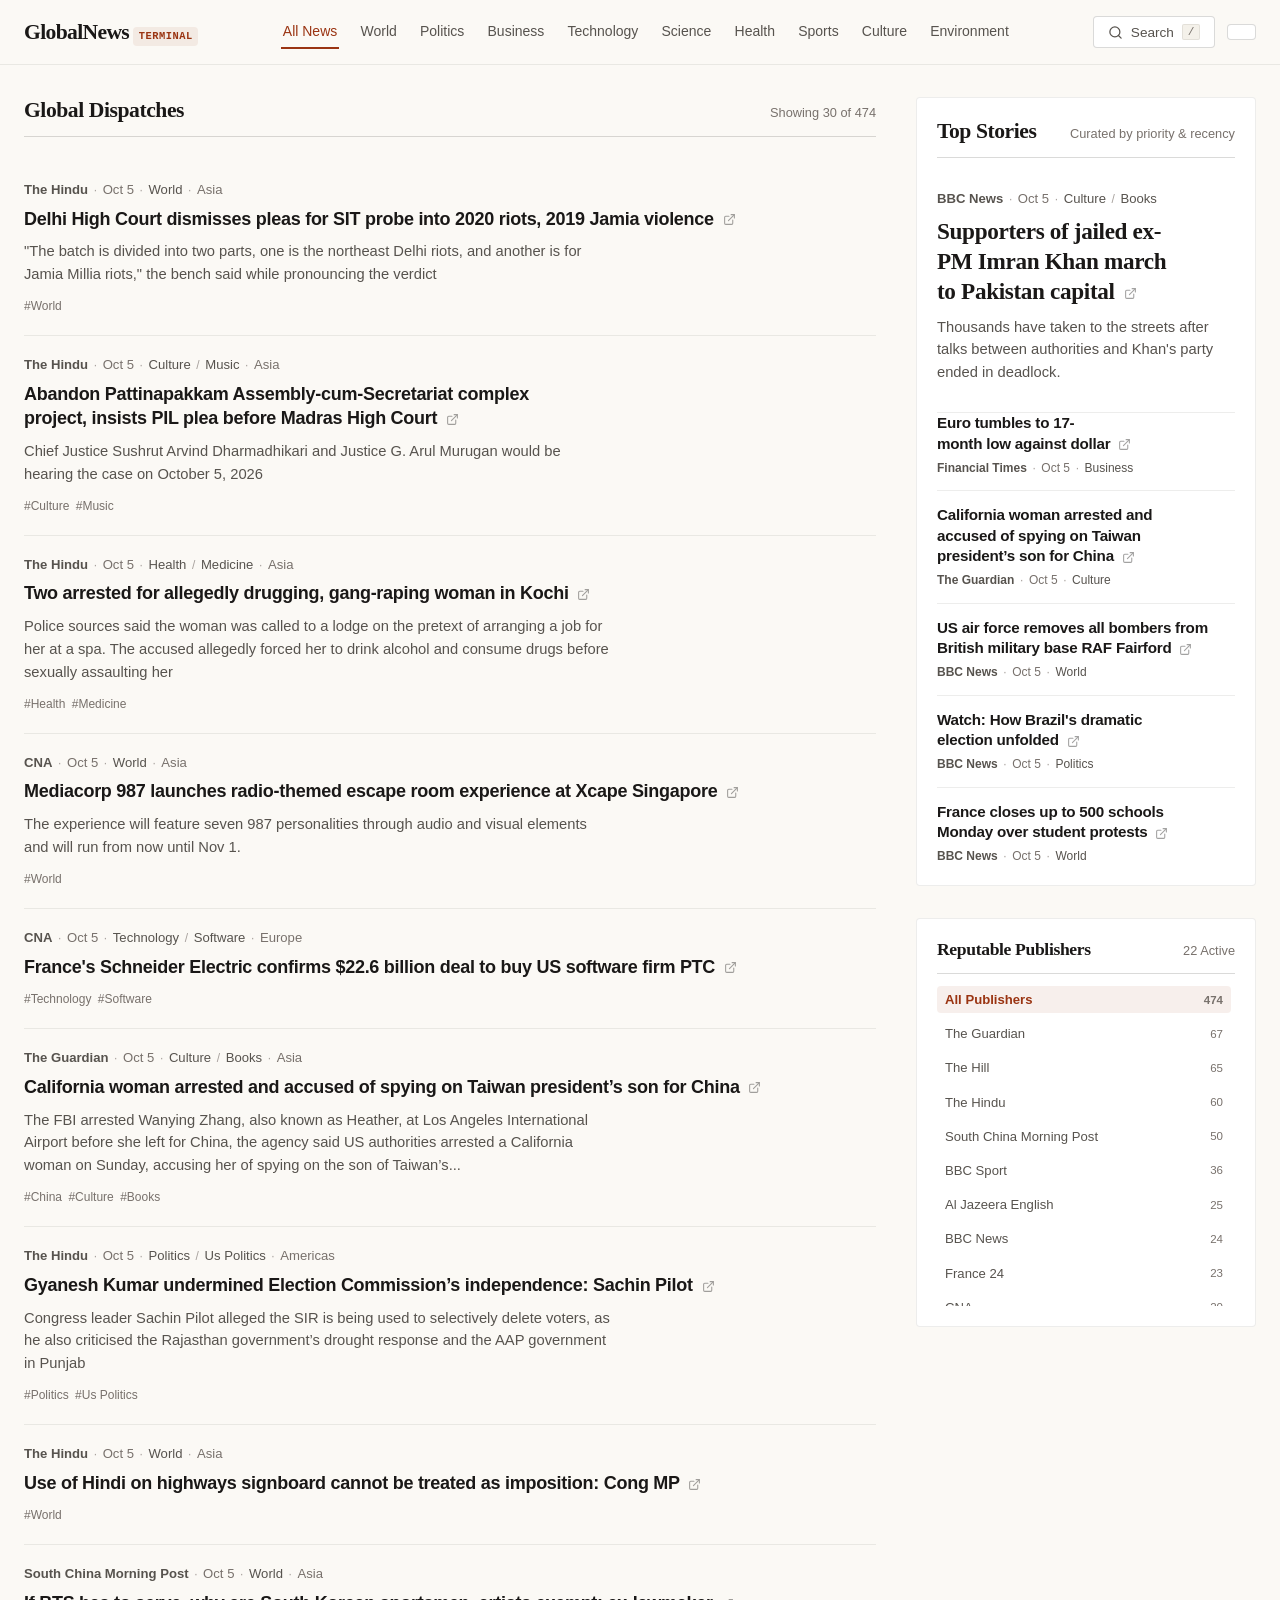
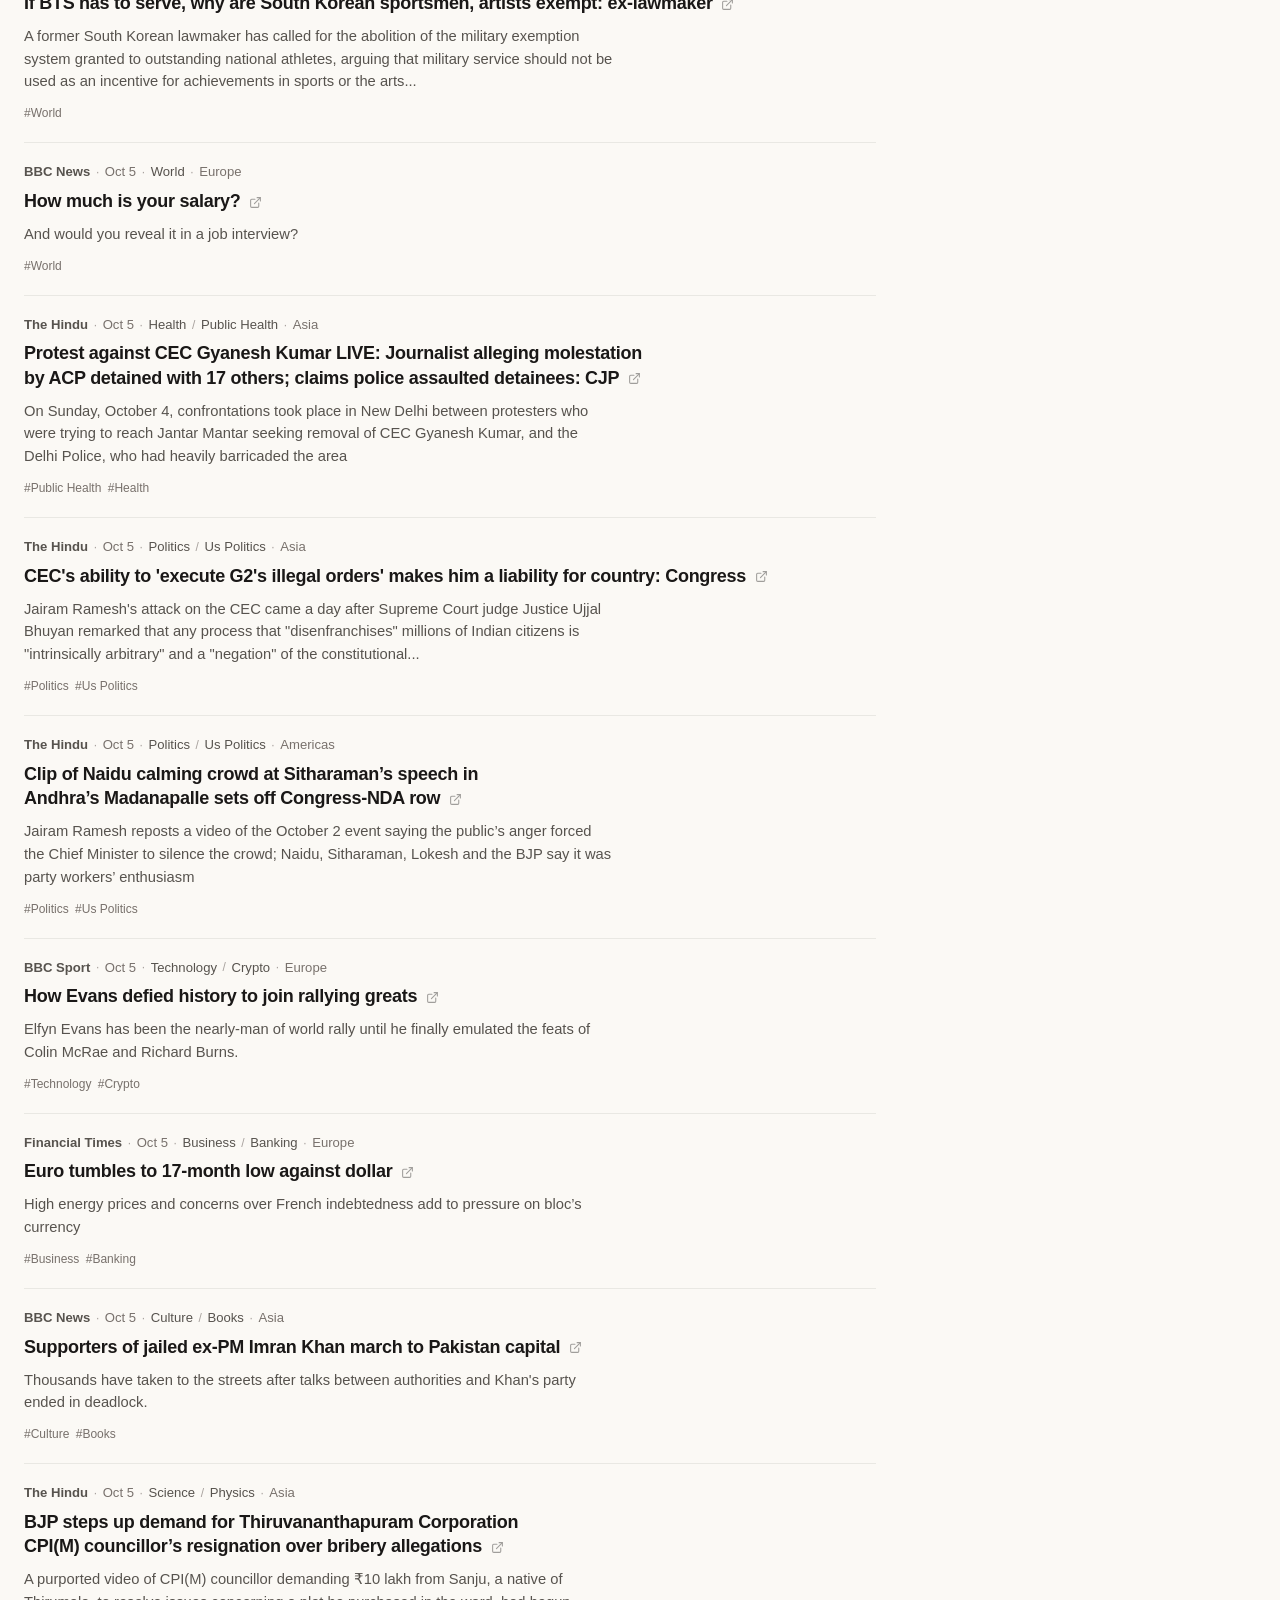
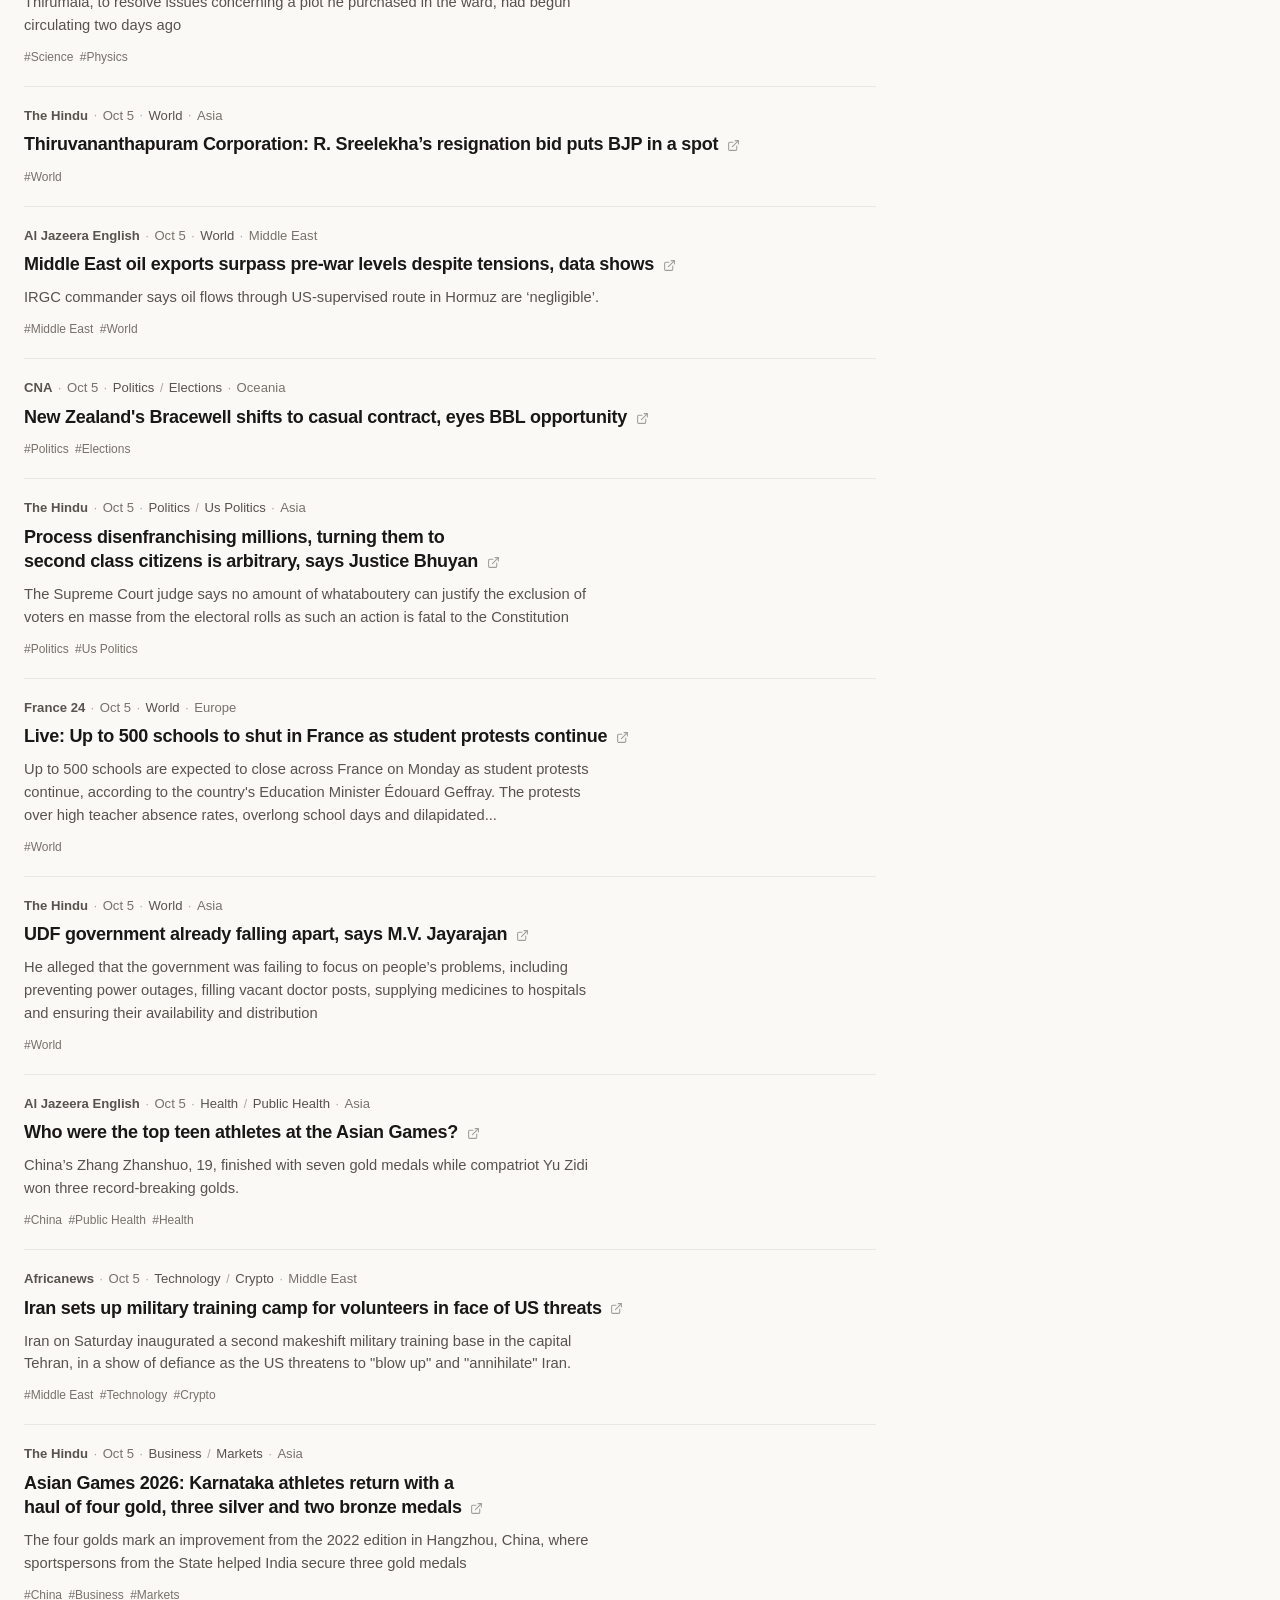
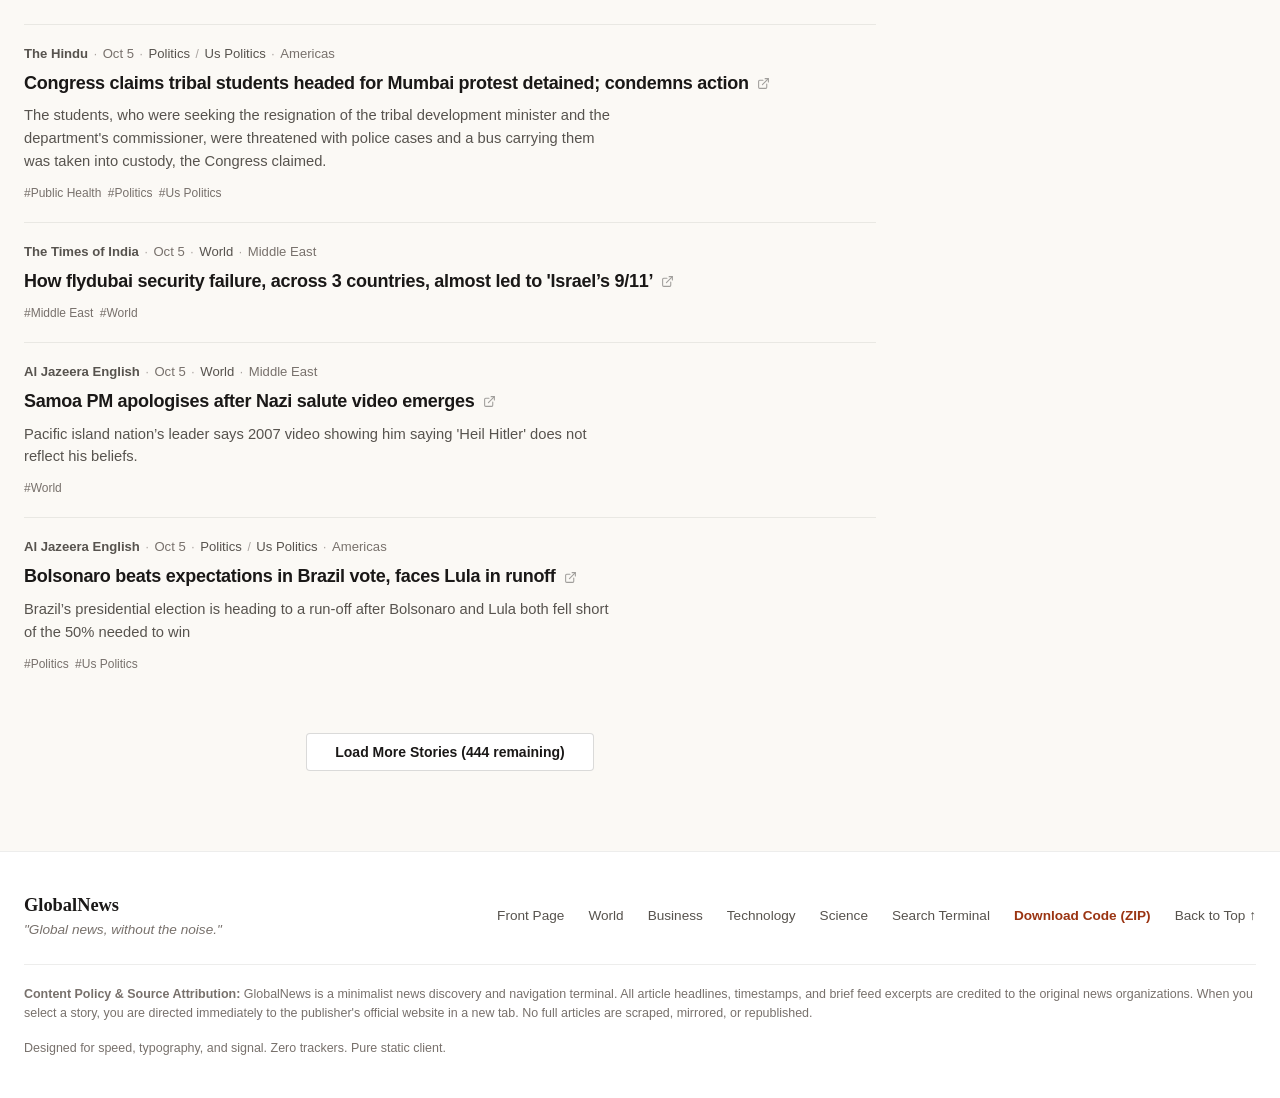
==== index.html @ 73acfa1d "Add project files" ====
<!doctype html>
<html lang="en">
  <head>
    <meta charset="UTF-8" />
    <meta name="viewport" content="width=device-width, initial-scale=1.0" />
    <title>GlobalNews — Minimalist Global News Aggregator</title>
    <meta name="description" content="A production-ready, minimalist, text-first global news aggregator delivering real-time discovery without noise." />
    
    <!-- OpenGraph Metadata -->
    <meta property="og:title" content="GlobalNews — Minimalist Global News Aggregator" />
    <meta property="og:description" content="A production-ready, minimalist, text-first global news aggregator delivering real-time discovery without noise." />
    <meta property="og:type" content="website" />
    <meta property="og:site_name" content="GlobalNews" />
    
    <!-- Twitter Metadata -->
    <meta name="twitter:card" content="summary" />
    <meta name="twitter:title" content="GlobalNews — Minimalist Global News Aggregator" />
    <meta name="twitter:description" content="A production-ready, minimalist, text-first global news aggregator delivering real-time discovery without noise." />

    <!-- Canonical URL -->
    <link rel="canonical" href="https://globalnews.example.com/" />

    <!-- Structured Data (Schema.org NewsMediaOrganization / WebSite) -->
    <script type="application/ld+json">
      {
        "@context": "https://schema.org",
        "@type": "WebSite",
        "name": "GlobalNews",
        "headline": "Global news, without the noise",
        "description": "Minimalist text-centric global news aggregator linking directly to primary news agencies and publications.",
        "potentialAction": {
          "@type": "SearchAction",
          "target": "#/search?q={search_term_string}",
          "query-input": "required name=search_term_string"
        }
      }
    </script>

    <!-- CSS Architecture -->
    <link rel="stylesheet" href="/css/variables.css" />
    <link rel="stylesheet" href="/css/base.css" />
    <link rel="stylesheet" href="/css/layout.css" />
    <link rel="stylesheet" href="/css/components.css" />
    <link rel="stylesheet" href="/css/search.css" />
    <link rel="stylesheet" href="/css/responsive.css" />
    <link rel="stylesheet" href="/css/ads.css" />
  </head>
  <body>
    <!-- Top Bar Navigation (Top Bar Contract: 3-Zone) -->
    <header id="site-header" class="site-header" role="banner"></header>

    <!-- Subcategory Ribbon Bar (Dynamically populated during category browsing) -->
    <div id="subcategory-ribbon-bar" class="category-ribbon" style="display: none;" role="navigation" aria-label="Topic Filter"></div>

    <!-- Main View Dynamic Container -->
    <div id="main-view-container" class="main-content" role="main"></div>

    <!-- Site Footer -->
    <footer id="site-footer" class="site-footer" role="contentinfo"></footer>

    <!-- Modular Vanilla ES Application -->
    <script type="module" src="/js/app.js"></script>
  </body>
</html>
---- css/variables.css ----
/* GlobalNews Minimalist Design System Tokens */
:root {
  /* Editorial Palette: Archival Warm Paper & Deep Ink */
  --bg-page: #FBF9F5;
  --bg-surface: #FFFFFF;
  --bg-surface-subtle: #F4F1EA;
  --bg-hover: #EFECE4;
  --bg-active: #E5E1D8;
  
  --text-primary: #1A1817;
  --text-secondary: #57534E;
  --text-muted: #78716C;
  --text-dim: #A8A29E;
  
  --border-light: rgba(28, 25, 23, 0.08);
  --border-medium: rgba(28, 25, 23, 0.16);
  --border-strong: rgba(28, 25, 23, 0.3);
  
  --accent: #9A3412;        /* Curatorial terracotta ink */
  --accent-hover: #7C2D12;
  --accent-subtle: rgba(154, 52, 18, 0.08);
  
  --font-serif: "Newsreader", "Charter", "Bitstream Charter", "Georgia", serif;
  --font-sans: -apple-system, BlinkMacSystemFont, "Segoe UI", Roboto, "Helvetica Neue", Arial, sans-serif;
  --font-mono: ui-monospace, SFMono-Regular, Menlo, Monaco, Consolas, "Liberation Mono", monospace;
  
  --container-max: 1320px;
  --header-height: 64px;
  --radius-sm: 4px;
  --radius-md: 6px;
  
  --transition-fast: 150ms cubic-bezier(0.16, 1, 0.3, 1);
  --transition-normal: 200ms cubic-bezier(0.16, 1, 0.3, 1);
}

/* Dark Mode Tokens (Optical compensation, warm deep slate charcoal) */
[data-theme="dark"] {
  --bg-page: #121212;
  --bg-surface: #18181B;
  --bg-surface-subtle: #202024;
  --bg-hover: #27272A;
  --bg-active: #323238;
  
  --text-primary: #F4F4F5;
  --text-secondary: #D4D4D8;
  --text-muted: #A1A1AA;
  --text-dim: #71717A;
  
  --border-light: rgba(255, 255, 255, 0.08);
  --border-medium: rgba(255, 255, 255, 0.14);
  --border-strong: rgba(255, 255, 255, 0.28);
  
  --accent: #FB923C;
  --accent-hover: #FDBA74;
  --accent-subtle: rgba(251, 146, 60, 0.12);
}
---- css/base.css ----
/* GlobalNews Base & Typography Styles */
*, *::before, *::after {
  box-sizing: border-box;
  margin: 0;
  padding: 0;
}

html {
  font-size: 16px;
  line-height: 1.5;
  -webkit-text-size-adjust: 100%;
  text-rendering: optimizeLegibility;
  scroll-behavior: smooth;
}

body {
  background-color: var(--bg-page);
  color: var(--text-primary);
  font-family: var(--font-sans);
  min-height: 100vh;
  display: flex;
  flex-direction: column;
  transition: background-color var(--transition-normal), color var(--transition-normal);
  -webkit-font-smoothing: antialiased;
  -moz-osx-font-smoothing: grayscale;
}

a {
  color: inherit;
  text-decoration: none;
  transition: color var(--transition-fast);
}

a:hover {
  color: var(--accent);
}

button {
  font-family: inherit;
  background: none;
  border: none;
  cursor: pointer;
  color: inherit;
}

input, select {
  font-family: inherit;
  color: inherit;
}

/* Tabular figures for all timestamps, metrics, counters */
.tabular-nums {
  font-variant-numeric: tabular-nums;
}

/* Focus styles for keyboard accessibility */
:focus-visible {
  outline: 2px solid var(--accent);
  outline-offset: 2px;
}

/* Balance headlines */
h1, h2, h3, h4, .headline {
  text-wrap: balance;
  font-weight: 600;
  letter-spacing: -0.015em;
  line-height: 1.25;
}

/* Selection */
::selection {
  background-color: var(--accent-subtle);
  color: var(--accent);
}
---- css/layout.css ----
/* GlobalNews Layout Architecture */

.site-header {
  position: sticky;
  top: 0;
  z-index: 50;
  background-color: var(--bg-page);
  border-bottom: 1px solid var(--border-light);
  backdrop-filter: blur(12px);
  -webkit-backdrop-filter: blur(12px);
}

.header-container {
  max-width: var(--container-max);
  margin: 0 auto;
  height: var(--header-height);
  padding: 0 1.5rem;
  display: flex;
  align-items: center;
  justify-content: space-between;
  gap: 1.5rem;
}

/* Zone 1: Brand Wordmark */
.brand-zone {
  display: flex;
  align-items: center;
  flex-shrink: 0;
}

.brand-link {
  font-family: var(--font-serif);
  font-size: 1.35rem;
  font-weight: 700;
  letter-spacing: -0.03em;
  color: var(--text-primary);
  display: inline-flex;
  align-items: baseline;
  gap: 0.25rem;
}

.brand-link:hover {
  color: var(--accent);
}

.brand-badge {
  font-family: var(--font-mono);
  font-size: 0.65rem;
  font-weight: 600;
  text-transform: uppercase;
  letter-spacing: 0.05em;
  color: var(--accent);
  padding: 0.1rem 0.35rem;
  background-color: var(--accent-subtle);
  border-radius: var(--radius-sm);
  vertical-align: middle;
}

/* Zone 2: Navigation Links */
.nav-zone {
  display: flex;
  align-items: center;
  gap: 1.25rem;
  overflow-x: auto;
  scrollbar-width: none;
  -ms-overflow-style: none;
  white-space: nowrap;
}

.nav-zone::-webkit-scrollbar {
  display: none;
}

.nav-link {
  font-size: 0.875rem;
  font-weight: 500;
  color: var(--text-secondary);
  padding: 0.35rem 0.1rem;
  border-bottom: 2px solid transparent;
  transition: all var(--transition-fast);
}

.nav-link:hover {
  color: var(--text-primary);
}

.nav-link.active {
  color: var(--accent);
  border-bottom-color: var(--accent);
}

/* Zone 3: Actions (Search, Theme) */
.actions-zone {
  display: flex;
  align-items: center;
  gap: 0.75rem;
  flex-shrink: 0;
}

.action-btn {
  display: inline-flex;
  align-items: center;
  justify-content: center;
  gap: 0.5rem;
  padding: 0.45rem 0.85rem;
  font-size: 0.85rem;
  font-weight: 500;
  color: var(--text-secondary);
  border: 1px solid var(--border-medium);
  border-radius: var(--radius-sm);
  background-color: var(--bg-surface);
  transition: all var(--transition-fast);
}

.action-btn:hover {
  color: var(--text-primary);
  border-color: var(--border-strong);
  background-color: var(--bg-hover);
}

.kbd-hint {
  font-family: var(--font-mono);
  font-size: 0.7rem;
  padding: 0.05rem 0.3rem;
  background-color: var(--bg-surface-subtle);
  border: 1px solid var(--border-light);
  border-radius: 2px;
  color: var(--text-muted);
}

/* Sub-Navigation Ribbon (Categories & Subcategories) */
.category-ribbon {
  background-color: var(--bg-surface);
  border-bottom: 1px solid var(--border-light);
  padding: 0.5rem 0;
  transition: background-color var(--transition-normal);
}

.ribbon-container {
  max-width: var(--container-max);
  margin: 0 auto;
  padding: 0 1.5rem;
  display: flex;
  align-items: center;
  gap: 0.5rem;
  overflow-x: auto;
  scrollbar-width: none;
}

.ribbon-container::-webkit-scrollbar {
  display: none;
}

.ribbon-label {
  font-size: 0.75rem;
  font-weight: 600;
  text-transform: uppercase;
  letter-spacing: 0.05em;
  color: var(--text-dim);
  padding-right: 0.5rem;
  white-space: nowrap;
}

.ribbon-pill {
  font-size: 0.8rem;
  font-weight: 500;
  padding: 0.25rem 0.75rem;
  border-radius: var(--radius-sm);
  color: var(--text-secondary);
  background-color: transparent;
  border: 1px solid transparent;
  white-space: nowrap;
  transition: all var(--transition-fast);
}

.ribbon-pill:hover {
  color: var(--text-primary);
  background-color: var(--bg-surface-subtle);
}

.ribbon-pill.active {
  color: var(--accent);
  background-color: var(--accent-subtle);
  border-color: rgba(154, 52, 18, 0.2);
  font-weight: 600;
}

/* Main Content Container */
.main-content {
  flex: 1;
  max-width: var(--container-max);
  width: 100%;
  margin: 0 auto;
  padding: 2rem 1.5rem 4rem;
}

/* Editorial Two-Column Grid */
.editorial-grid {
  display: grid;
  grid-template-columns: 1fr 340px;
  gap: 2.5rem;
  align-items: start;
}

.single-column-layout {
  display: flex;
  flex-direction: column;
  gap: 1.5rem;
  max-width: 920px;
  margin: 0 auto;
}

/* Sidebar Column */
.sidebar-col {
  display: flex;
  flex-direction: column;
  gap: 2rem;
}

/* Hairline dividers between items */
.hairline-divider {
  height: 1px;
  background-color: var(--border-light);
  border: none;
  margin: 1.5rem 0;
}

/* Quiet Footer */
.site-footer {
  border-top: 1px solid var(--border-light);
  background-color: var(--bg-surface);
  padding: 2.5rem 1.5rem;
  margin-top: auto;
}

.footer-container {
  max-width: var(--container-max);
  margin: 0 auto;
  display: flex;
  flex-direction: column;
  gap: 1.5rem;
}

.footer-top {
  display: flex;
  justify-content: space-between;
  align-items: center;
  flex-wrap: wrap;
  gap: 1rem;
}

.footer-brand {
  font-family: var(--font-serif);
  font-size: 1.15rem;
  font-weight: 600;
  color: var(--text-primary);
}

.footer-tagline {
  font-size: 0.85rem;
  color: var(--text-muted);
  font-style: italic;
}

.footer-links {
  display: flex;
  gap: 1.5rem;
  font-size: 0.85rem;
  color: var(--text-secondary);
  flex-wrap: wrap;
}

.footer-bottom {
  display: flex;
  justify-content: space-between;
  align-items: center;
  flex-wrap: wrap;
  gap: 1rem;
  font-size: 0.78rem;
  color: var(--text-muted);
  border-top: 1px solid var(--border-light);
  padding-top: 1.25rem;
}
---- css/components.css ----
/* GlobalNews Components & Story Cards */

/* Section Headings */
.section-header {
  display: flex;
  justify-content: space-between;
  align-items: baseline;
  border-bottom: 1px solid var(--border-medium);
  padding-bottom: 0.75rem;
  margin-bottom: 1.5rem;
}

.section-title {
  font-family: var(--font-serif);
  font-size: 1.35rem;
  font-weight: 600;
  letter-spacing: -0.02em;
  color: var(--text-primary);
}

.section-meta {
  font-size: 0.8rem;
  color: var(--text-muted);
}

/* Story Item (Zero-Pill Architecture) */
.story-item {
  padding: 1.25rem 0;
  border-bottom: 1px solid var(--border-light);
  display: flex;
  flex-direction: column;
  gap: 0.45rem;
  transition: background-color var(--transition-fast);
}

.story-item:last-child {
  border-bottom: none;
}

.story-item.featured {
  padding-top: 0.5rem;
  padding-bottom: 1.75rem;
}

/* Story Headline */
.story-headline {
  font-size: 1.125rem;
  font-weight: 600;
  line-height: 1.35;
  color: var(--text-primary);
  display: inline;
}

.story-link {
  color: inherit;
  text-decoration: none;
  display: inline;
  transition: color var(--transition-fast);
}

.story-link:hover {
  color: var(--accent);
}

.story-link .external-icon {
  display: inline-block;
  vertical-align: middle;
  margin-left: 0.25rem;
  opacity: 0.4;
  transition: opacity var(--transition-fast), transform var(--transition-fast);
}

.story-link:hover .external-icon {
  opacity: 1;
  transform: translate(1px, -1px);
}

.story-item.featured .story-headline {
  font-family: var(--font-serif);
  font-size: 1.45rem;
  line-height: 1.3;
}

/* Story Metadata Row (Zero Pills, Clean Typographic Separators) */
.story-meta {
  display: flex;
  align-items: center;
  flex-wrap: wrap;
  gap: 0.35rem;
  font-size: 0.82rem;
  color: var(--text-muted);
  line-height: 1.4;
}

.meta-source {
  font-weight: 600;
  color: var(--text-secondary);
  cursor: pointer;
  transition: color var(--transition-fast);
}

.meta-source:hover {
  color: var(--accent);
  text-decoration: underline;
  text-underline-offset: 2px;
}

.meta-sep {
  color: var(--text-dim);
  user-select: none;
  font-size: 0.75rem;
}

.meta-time {
  color: var(--text-muted);
  font-variant-numeric: tabular-nums;
}

.meta-category {
  text-transform: capitalize;
  color: var(--text-secondary);
  cursor: pointer;
}

.meta-category:hover {
  color: var(--accent);
}

.meta-region {
  color: var(--text-muted);
}

/* Story Summary (Restrained Editorial Deck) */
.story-summary {
  font-size: 0.92rem;
  line-height: 1.55;
  color: var(--text-secondary);
  max-width: 72ch;
  margin-top: 0.15rem;
}

/* Story Tags Row */
.story-tags {
  display: flex;
  align-items: center;
  flex-wrap: wrap;
  gap: 0.4rem;
  margin-top: 0.25rem;
  font-size: 0.75rem;
  color: var(--text-dim);
}

.tag-item {
  color: var(--text-muted);
  cursor: pointer;
  transition: color var(--transition-fast);
}

.tag-item:hover {
  color: var(--accent);
}

/* Sidebar Top Stories Card */
.top-stories-box {
  background-color: var(--bg-surface);
  border: 1px solid var(--border-light);
  border-radius: var(--radius-sm);
  padding: 1.25rem;
}

.top-story-mini {
  padding: 0.85rem 0;
  border-bottom: 1px solid var(--border-light);
  display: flex;
  flex-direction: column;
  gap: 0.3rem;
}

.top-story-mini:first-child {
  padding-top: 0;
}

.top-story-mini:last-child {
  border-bottom: none;
  padding-bottom: 0;
}

.top-story-mini .mini-headline {
  font-size: 0.95rem;
  font-weight: 600;
  line-height: 1.35;
  color: var(--text-primary);
}

.top-story-mini .mini-meta {
  font-size: 0.75rem;
  color: var(--text-muted);
  display: flex;
  gap: 0.35rem;
  align-items: center;
}

/* Quick Filter / Sources Box */
.sources-card {
  background-color: var(--bg-surface);
  border: 1px solid var(--border-light);
  border-radius: var(--radius-sm);
  padding: 1.25rem;
}

.sources-list {
  display: flex;
  flex-direction: column;
  gap: 0.5rem;
  max-height: 320px;
  overflow-y: auto;
  padding-right: 0.25rem;
}

.source-item-btn {
  display: flex;
  justify-content: space-between;
  align-items: center;
  font-size: 0.82rem;
  color: var(--text-secondary);
  padding: 0.35rem 0.5rem;
  border-radius: var(--radius-sm);
  text-align: left;
  transition: background-color var(--transition-fast), color var(--transition-fast);
}

.source-item-btn:hover {
  background-color: var(--bg-surface-subtle);
  color: var(--text-primary);
}

.source-item-btn.active {
  background-color: var(--accent-subtle);
  color: var(--accent);
  font-weight: 600;
}

.source-item-count {
  font-size: 0.72rem;
  color: var(--text-muted);
  font-variant-numeric: tabular-nums;
}

/* Load More / Pagination Button */
.load-more-container {
  display: flex;
  justify-content: center;
  padding: 2.5rem 0 1rem;
}

.load-more-btn {
  padding: 0.65rem 1.75rem;
  font-size: 0.875rem;
  font-weight: 600;
  color: var(--text-primary);
  background-color: var(--bg-surface);
  border: 1px solid var(--border-medium);
  border-radius: var(--radius-sm);
  transition: all var(--transition-fast);
}

.load-more-btn:hover {
  background-color: var(--bg-hover);
  border-color: var(--border-strong);
  color: var(--accent);
}

/* Empty State & Error Banner */
.empty-state {
  text-align: center;
  padding: 4rem 1.5rem;
  background-color: var(--bg-surface);
  border: 1px dashed var(--border-medium);
  border-radius: var(--radius-sm);
  max-width: 600px;
  margin: 2rem auto;
}

.empty-state h3 {
  font-family: var(--font-serif);
  font-size: 1.35rem;
  color: var(--text-primary);
  margin-bottom: 0.5rem;
}

.empty-state p {
  font-size: 0.9rem;
  color: var(--text-secondary);
  line-height: 1.5;
  margin-bottom: 1.25rem;
}

.empty-reset-btn {
  padding: 0.5rem 1.25rem;
  font-size: 0.85rem;
  font-weight: 600;
  color: var(--accent);
  border: 1px solid var(--accent);
  border-radius: var(--radius-sm);
  transition: all var(--transition-fast);
}

.empty-reset-btn:hover {
  background-color: var(--accent);
  color: #FFFFFF;
}

.error-banner {
  background-color: rgba(220, 38, 38, 0.08);
  border: 1px solid rgba(220, 38, 38, 0.25);
  color: #B91C1C;
  padding: 1rem 1.5rem;
  border-radius: var(--radius-sm);
  font-size: 0.9rem;
  display: flex;
  align-items: center;
  justify-content: space-between;
  margin-bottom: 1.5rem;
}

[data-theme="dark"] .error-banner {
  background-color: rgba(239, 68, 68, 0.15);
  border-color: rgba(239, 68, 68, 0.35);
  color: #FCA5A5;
}
---- css/search.css ----
/* GlobalNews Search & Precision Filtering Styles */

.search-section {
  background-color: var(--bg-surface);
  border: 1px solid var(--border-light);
  border-radius: var(--radius-sm);
  padding: 1.5rem;
  margin-bottom: 2rem;
  box-shadow: 0 1px 3px rgba(0, 0, 0, 0.02);
}

.search-bar-wrap {
  position: relative;
  display: flex;
  align-items: center;
  width: 100%;
}

.search-input {
  width: 100%;
  height: 48px;
  padding: 0 3rem 0 2.75rem;
  font-size: 1.05rem;
  color: var(--text-primary);
  background-color: var(--bg-surface-subtle);
  border: 1px solid var(--border-medium);
  border-radius: var(--radius-sm);
  outline: none;
  transition: all var(--transition-fast);
}

.search-input:focus {
  border-color: var(--accent);
  background-color: var(--bg-surface);
  box-shadow: 0 0 0 3px var(--accent-subtle);
}

.search-icon-left {
  position: absolute;
  left: 0.9rem;
  width: 18px;
  height: 18px;
  color: var(--text-muted);
  pointer-events: none;
}

.search-clear-btn {
  position: absolute;
  right: 0.75rem;
  display: flex;
  align-items: center;
  justify-content: center;
  width: 28px;
  height: 28px;
  border-radius: 50%;
  color: var(--text-muted);
  font-size: 1.1rem;
  line-height: 1;
  transition: all var(--transition-fast);
}

.search-clear-btn:hover {
  color: var(--text-primary);
  background-color: var(--bg-hover);
}

/* Structured Filters Bar */
.search-filters-bar {
  display: flex;
  align-items: center;
  gap: 0.75rem;
  flex-wrap: wrap;
  margin-top: 1rem;
  padding-top: 1rem;
  border-top: 1px solid var(--border-light);
}

.filter-select {
  height: 34px;
  padding: 0 1.85rem 0 0.75rem;
  font-size: 0.82rem;
  color: var(--text-secondary);
  background-color: var(--bg-surface-subtle);
  border: 1px solid var(--border-medium);
  border-radius: var(--radius-sm);
  cursor: pointer;
  outline: none;
  appearance: none;
  background-image: url("data:image/svg+xml,%3Csvg xmlns='http://www.w3.org/2000/svg' width='12' height='12' viewBox='0 0 24 24' fill='none' stroke='%2378716c' stroke-width='2' stroke-linecap='round' stroke-linejoin='round'%3E%3Cpath d='m6 9 6 6 6-6'/%3E%3C/svg%3E");
  background-repeat: no-repeat;
  background-position: right 0.6rem center;
  transition: all var(--transition-fast);
}

.filter-select:hover {
  border-color: var(--border-strong);
  color: var(--text-primary);
}

.filter-select:focus {
  border-color: var(--accent);
}

.search-syntax-hint {
  margin-top: 0.85rem;
  font-size: 0.76rem;
  color: var(--text-muted);
  line-height: 1.4;
  display: flex;
  align-items: center;
  gap: 0.35rem;
  flex-wrap: wrap;
}

.syntax-pill {
  font-family: var(--font-mono);
  font-size: 0.7rem;
  padding: 0.1rem 0.3rem;
  background-color: var(--bg-surface-subtle);
  border: 1px solid var(--border-light);
  border-radius: 2px;
  color: var(--text-secondary);
  cursor: pointer;
}

.syntax-pill:hover {
  color: var(--accent);
  border-color: var(--accent);
}

/* Results Status Bar */
.search-status-bar {
  display: flex;
  justify-content: space-between;
  align-items: center;
  margin-bottom: 1.25rem;
  font-size: 0.85rem;
  color: var(--text-secondary);
  flex-wrap: wrap;
  gap: 0.75rem;
}

.active-filters-cluster {
  display: flex;
  align-items: center;
  gap: 0.5rem;
  flex-wrap: wrap;
}

.active-filter-badge {
  display: inline-flex;
  align-items: center;
  gap: 0.35rem;
  font-size: 0.75rem;
  padding: 0.2rem 0.55rem;
  background-color: var(--accent-subtle);
  color: var(--accent);
  border: 1px solid rgba(154, 52, 18, 0.2);
  border-radius: var(--radius-sm);
}

.remove-filter-btn {
  font-size: 0.95rem;
  line-height: 1;
  color: var(--accent);
  opacity: 0.7;
}

.remove-filter-btn:hover {
  opacity: 1;
}

.clear-all-filters-btn {
  font-size: 0.75rem;
  color: var(--text-muted);
  text-decoration: underline;
  cursor: pointer;
}

.clear-all-filters-btn:hover {
  color: var(--accent);
}
---- css/responsive.css ----
/* GlobalNews Responsive Architecture */

@media (max-width: 992px) {
  .editorial-grid {
    grid-template-columns: 1fr;
    gap: 2rem;
  }

  .sidebar-col {
    order: -1; /* Display Top Stories above or in tabs */
    margin-bottom: 1.5rem;
  }
}

@media (max-width: 768px) {
  :root {
    --header-height: 56px;
  }

  .header-container {
    padding: 0 1rem;
    gap: 0.75rem;
  }

  .brand-link {
    font-size: 1.2rem;
  }

  .brand-badge {
    display: none;
  }

  .nav-zone {
    gap: 0.85rem;
  }

  .action-btn {
    padding: 0.4rem 0.65rem;
    font-size: 0.8rem;
  }

  .kbd-hint {
    display: none;
  }

  .main-content {
    padding: 1.25rem 1rem 3rem;
  }

  .story-item.featured .story-headline {
    font-size: 1.25rem;
  }

  .story-headline {
    font-size: 1.05rem;
  }

  .story-summary {
    font-size: 0.88rem;
  }

  .search-section {
    padding: 1rem;
  }

  .search-input {
    height: 42px;
    font-size: 0.95rem;
  }

  .search-filters-bar {
    gap: 0.5rem;
  }

  .filter-select {
    flex: 1 1 calc(50% - 0.5rem);
    min-width: 140px;
  }

  .footer-top, .footer-bottom {
    flex-direction: column;
    align-items: flex-start;
  }
}

@media (max-width: 480px) {
  .header-container {
    padding: 0 0.75rem;
  }

  .nav-link {
    font-size: 0.82rem;
  }

  .filter-select {
    flex: 1 1 100%;
  }

  .story-meta {
    font-size: 0.78rem;
  }
}
---- css/ads.css ----
/* GlobalNews Future Monetization Architecture */
/* All ad slots remain strictly hidden when enableAds = false */

.ad-slot {
  display: none;
  margin: 1.5rem auto;
  text-align: center;
  overflow: hidden;
  background-color: var(--bg-surface-subtle);
  border: 1px dashed var(--border-light);
  border-radius: var(--radius-sm);
  color: var(--text-dim);
  font-size: 0.75rem;
  letter-spacing: 0.05em;
  text-transform: uppercase;
}

/* Specific Slot Formats */
.ad-slot.ad-banner {
  width: 100%;
  max-width: 970px;
  min-height: 90px;
}

.ad-slot.ad-box {
  width: 300px;
  min-height: 250px;
}

.ad-slot.ad-inline {
  width: 100%;
  min-height: 120px;
}

.ad-slot.ad-sidebar {
  width: 100%;
  min-height: 250px;
}

.ad-slot.ad-footer {
  width: 100%;
  max-width: 970px;
  min-height: 90px;
}

/* When ads are enabled on the document root */
[data-ads-enabled="true"] .ad-slot:not(:empty) {
  display: flex;
  align-items: center;
  justify-content: center;
}
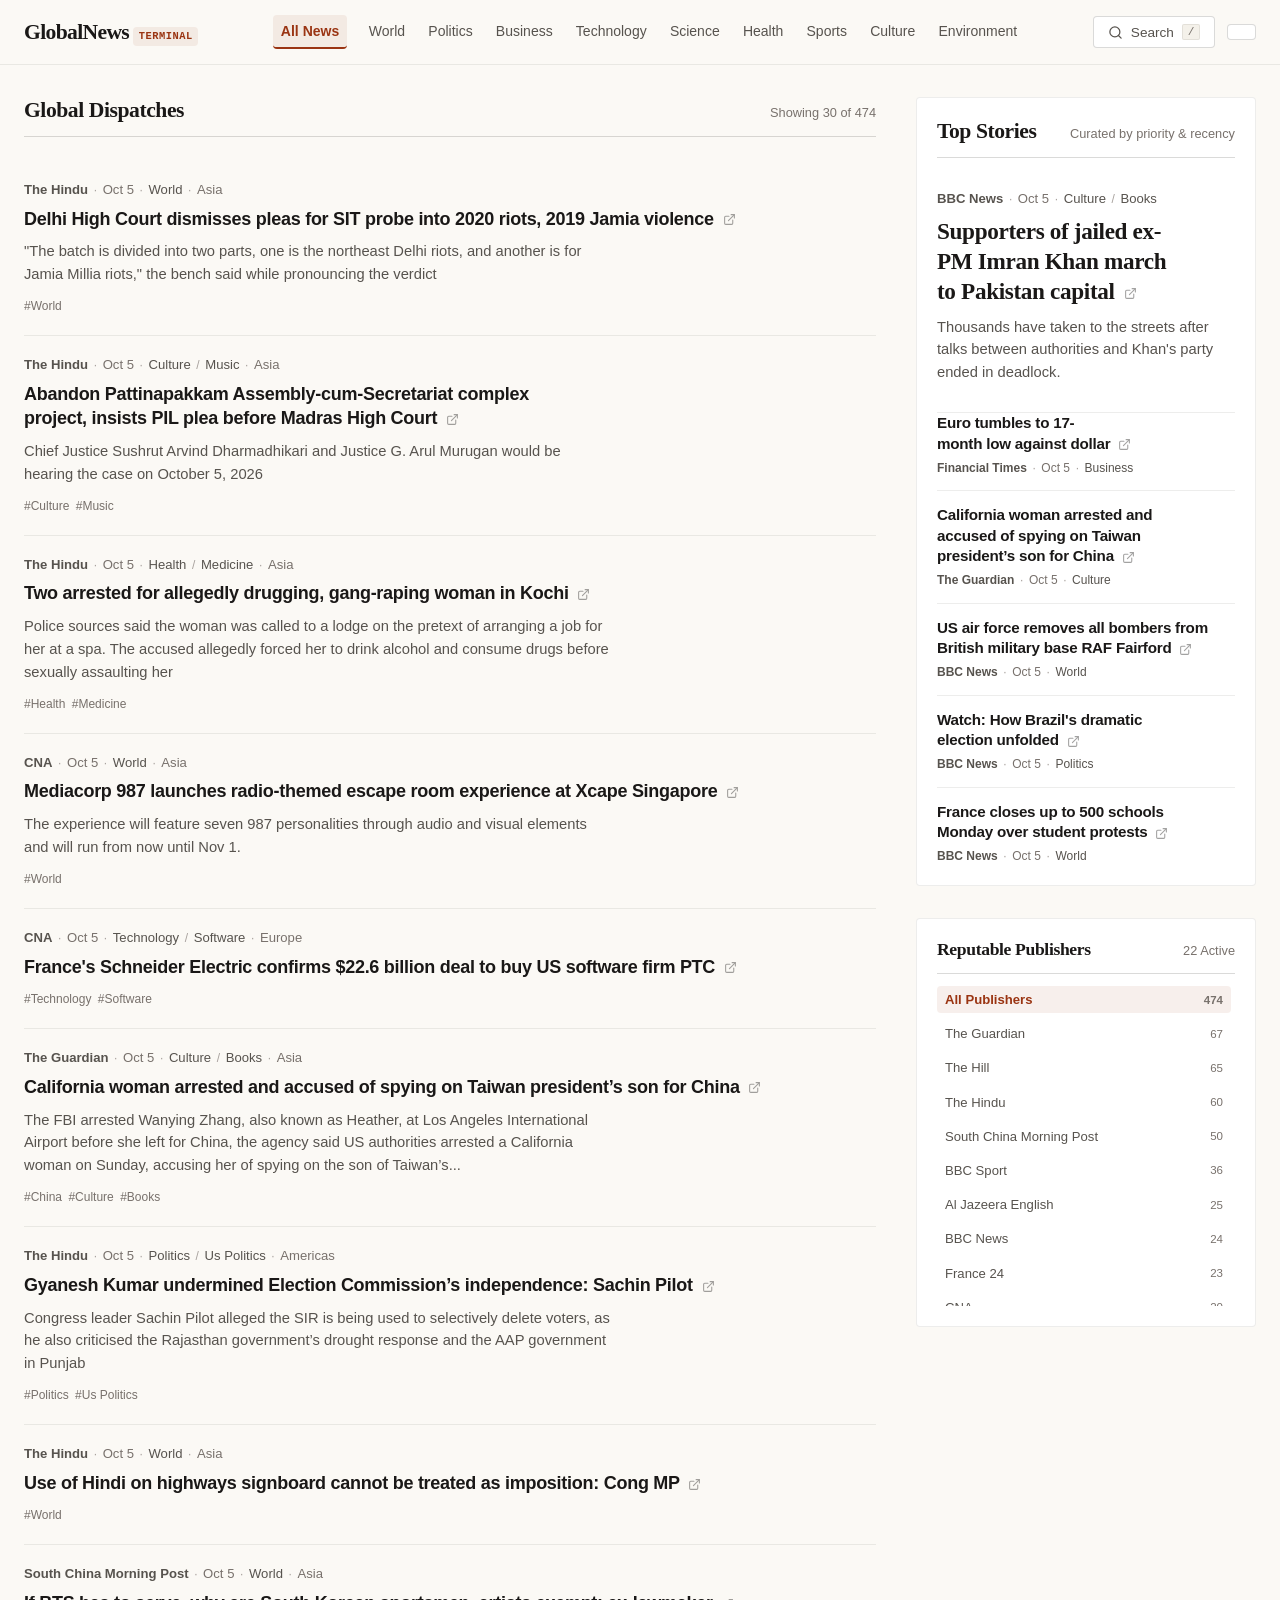
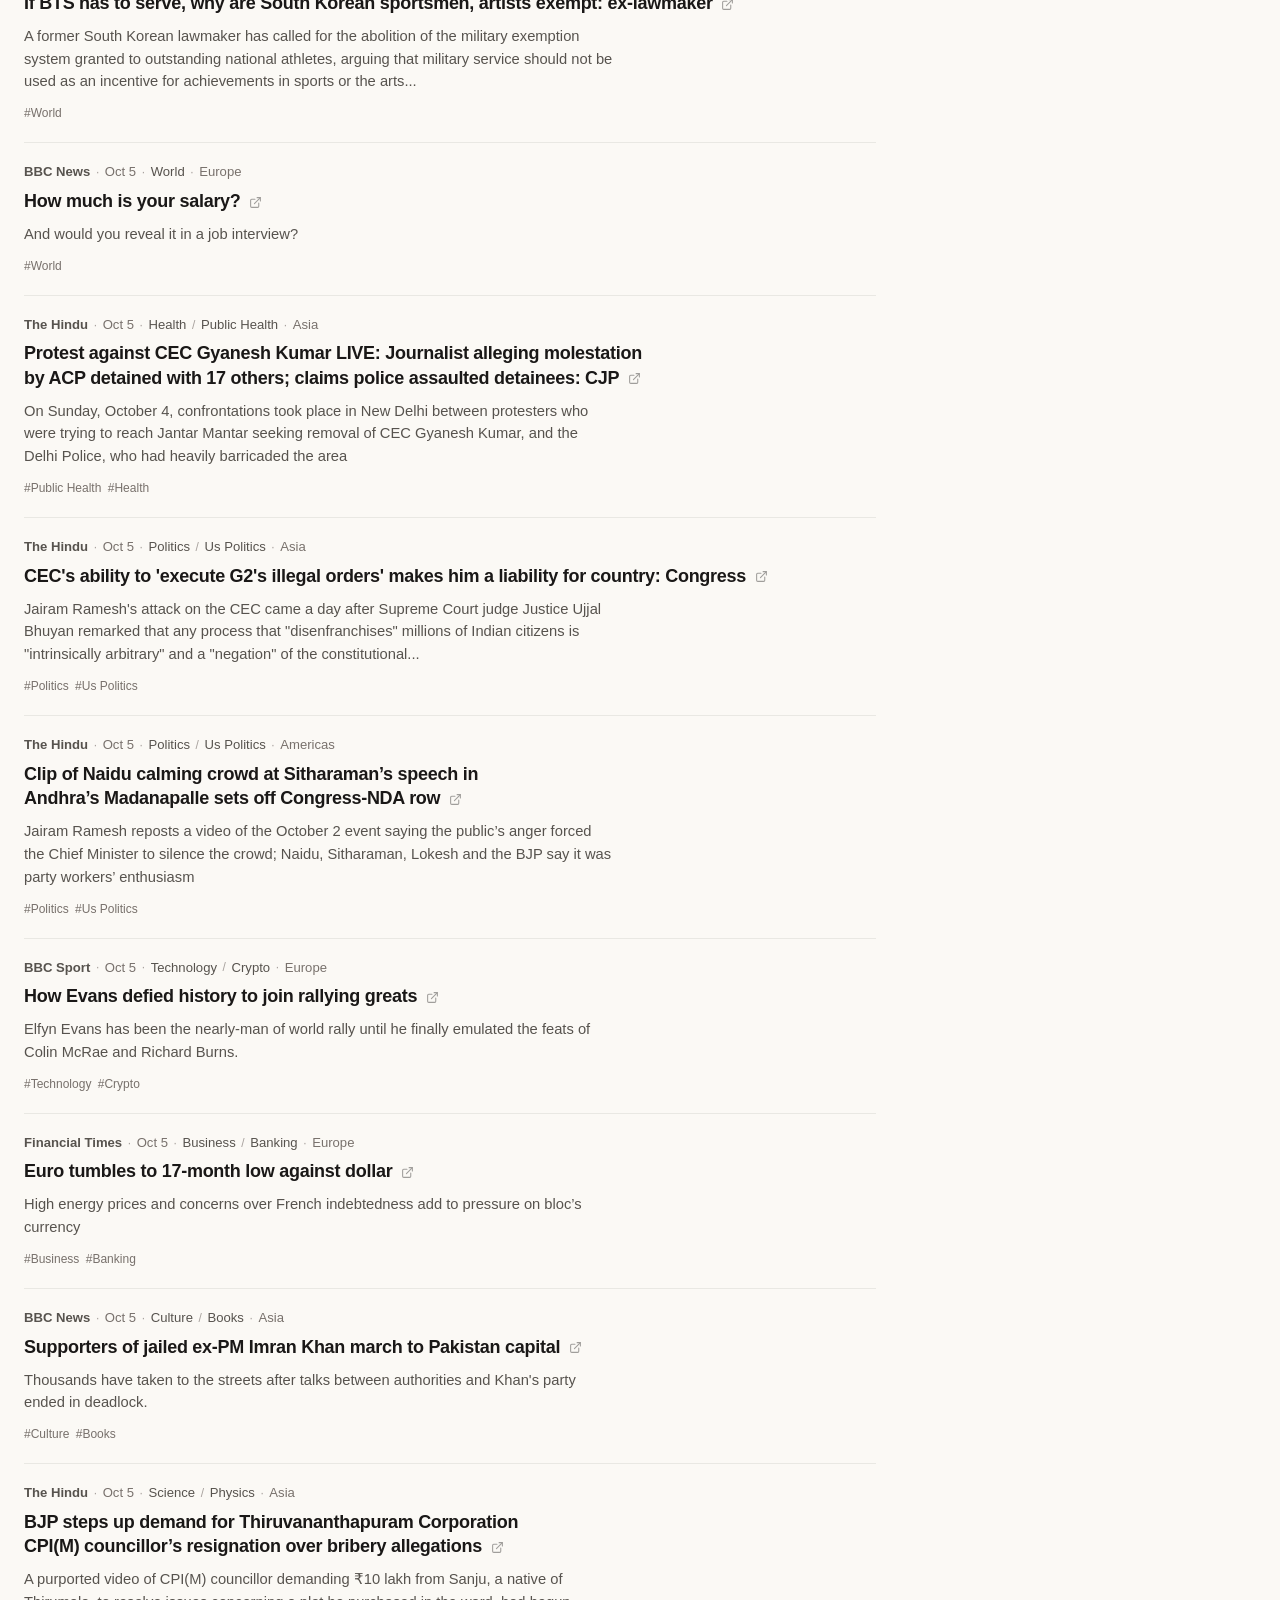
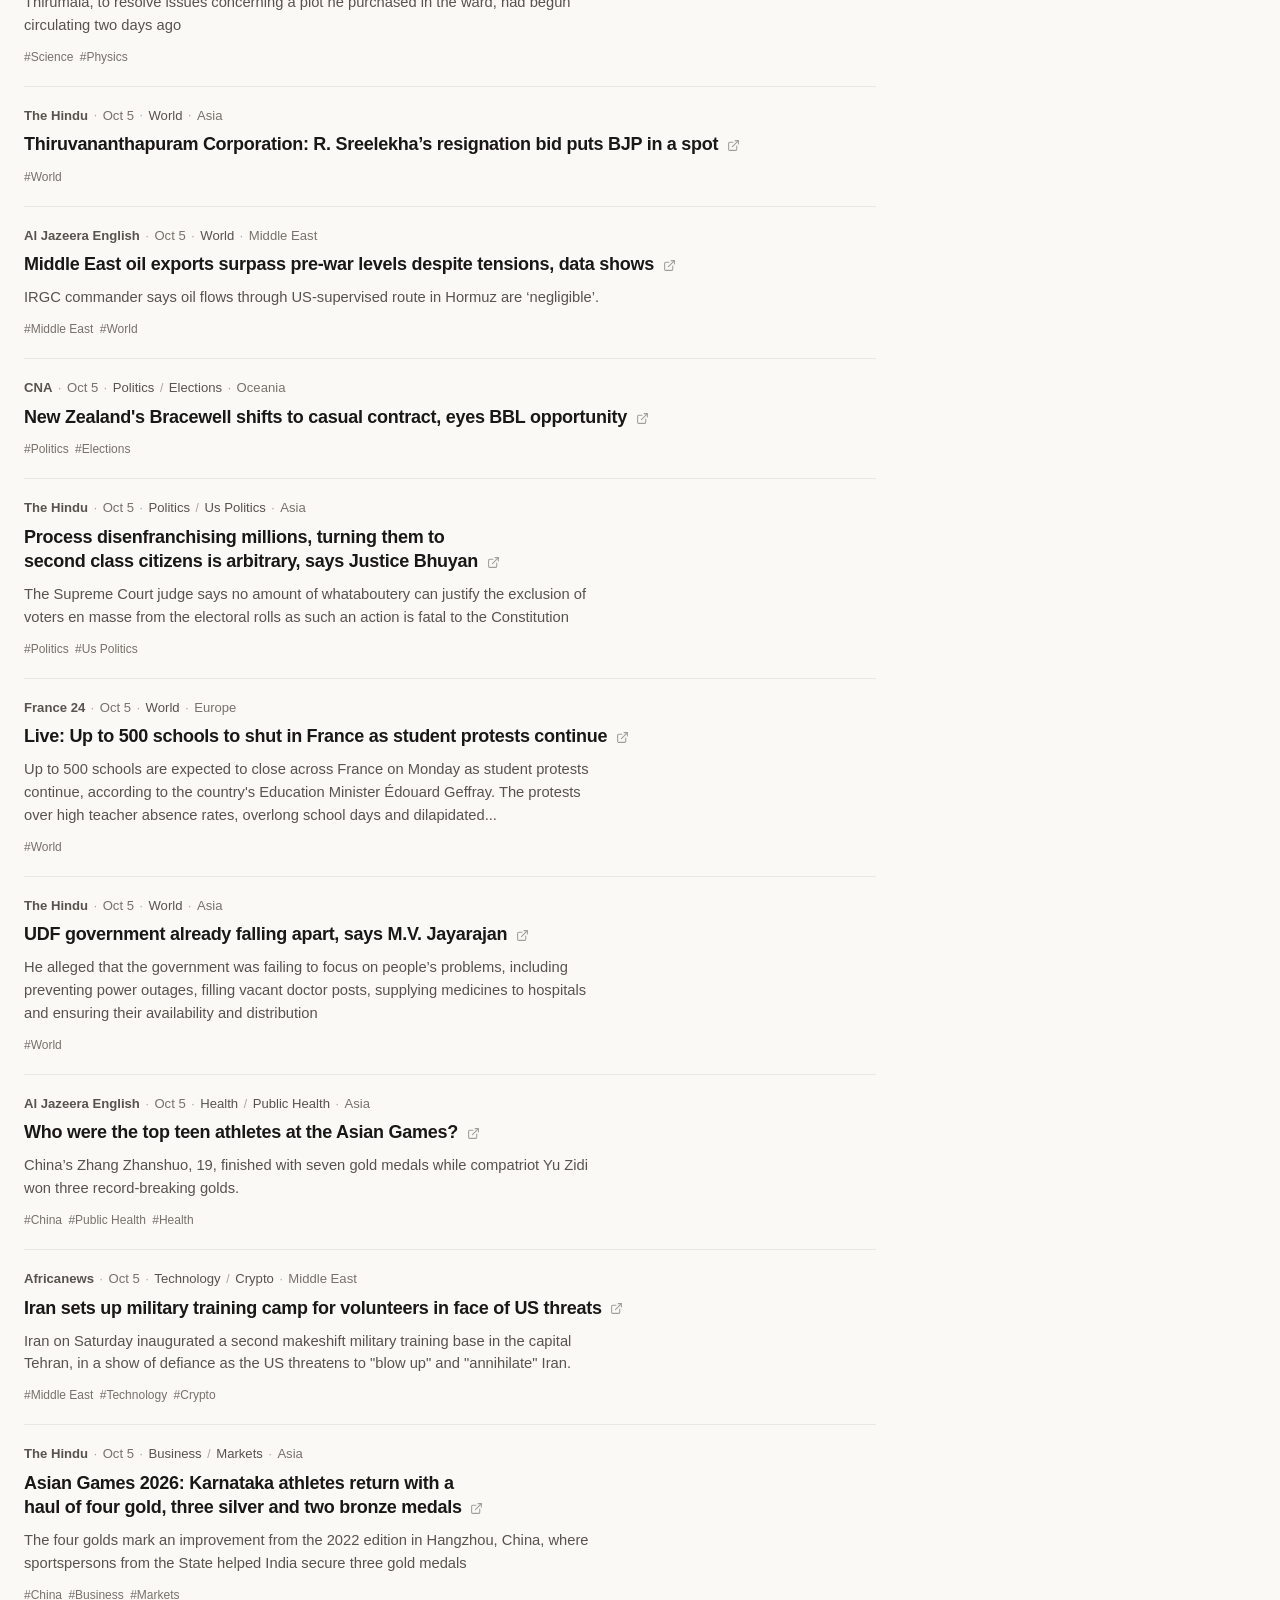
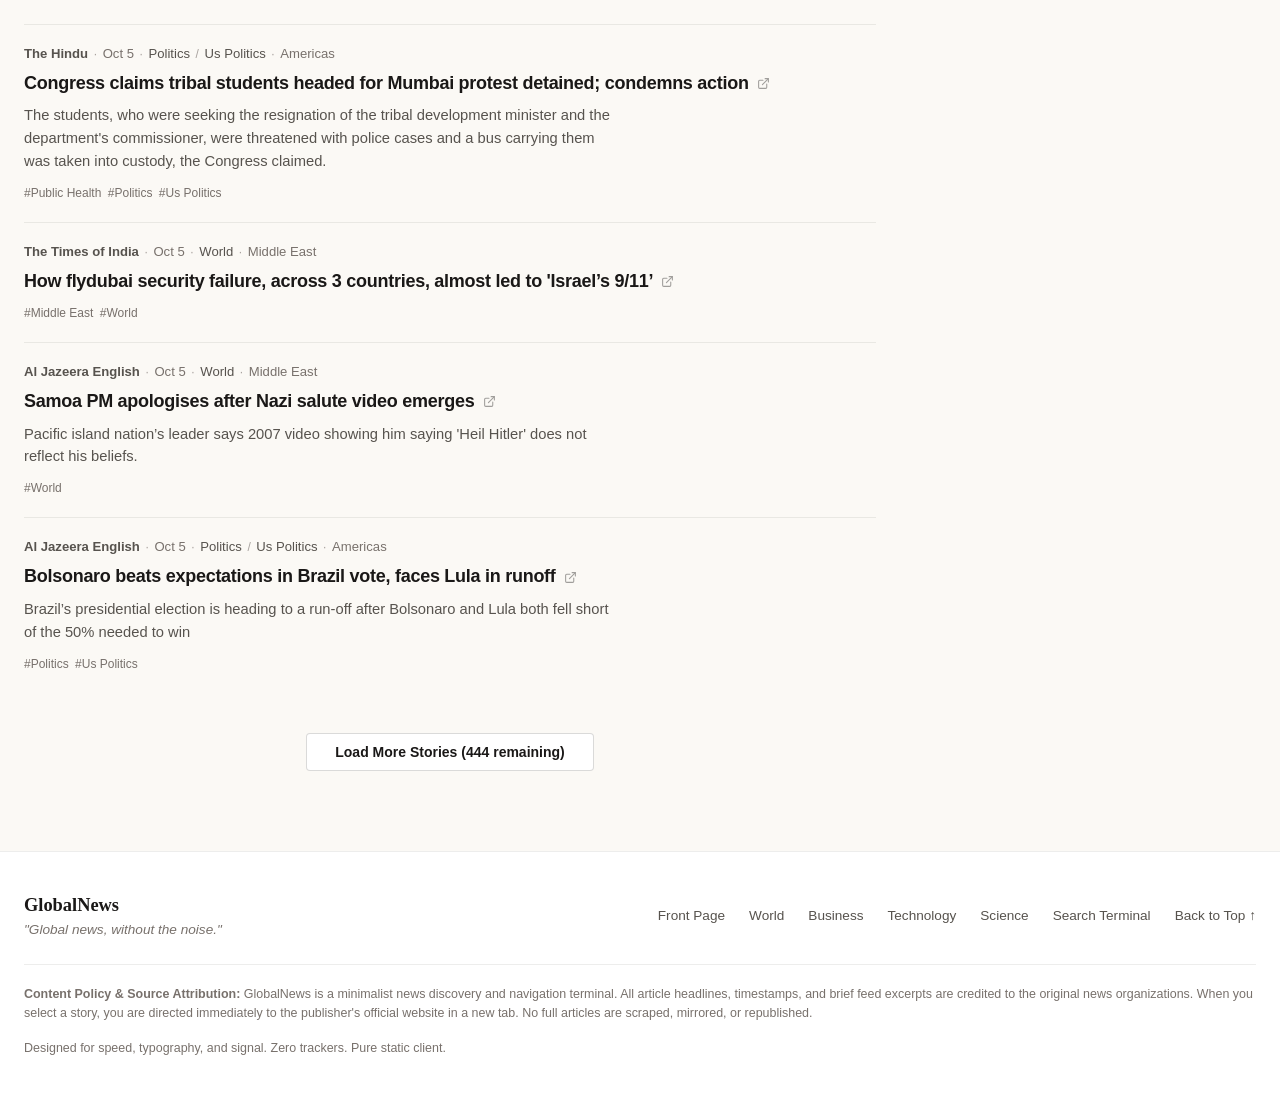
==== commit 8921d6ab: "Bust cached frontend assets after GitHub Pages fixes" ====
--- a/index.html
+++ b/index.html
@@ -1,64 +1,33 @@
 <!doctype html>
 <html lang="en">
-  <head>
-    <meta charset="UTF-8" />
-    <meta name="viewport" content="width=device-width, initial-scale=1.0" />
-    <title>GlobalNews — Minimalist Global News Aggregator</title>
-    <meta name="description" content="A production-ready, minimalist, text-first global news aggregator delivering real-time discovery without noise." />
-    
-    <!-- OpenGraph Metadata -->
-    <meta property="og:title" content="GlobalNews — Minimalist Global News Aggregator" />
-    <meta property="og:description" content="A production-ready, minimalist, text-first global news aggregator delivering real-time discovery without noise." />
-    <meta property="og:type" content="website" />
-    <meta property="og:site_name" content="GlobalNews" />
-    
-    <!-- Twitter Metadata -->
-    <meta name="twitter:card" content="summary" />
-    <meta name="twitter:title" content="GlobalNews — Minimalist Global News Aggregator" />
-    <meta name="twitter:description" content="A production-ready, minimalist, text-first global news aggregator delivering real-time discovery without noise." />
-
-    <!-- Canonical URL -->
-    <link rel="canonical" href="https://globalnews.example.com/" />
-
-    <!-- Structured Data (Schema.org NewsMediaOrganization / WebSite) -->
-    <script type="application/ld+json">
-      {
-        "@context": "https://schema.org",
-        "@type": "WebSite",
-        "name": "GlobalNews",
-        "headline": "Global news, without the noise",
-        "description": "Minimalist text-centric global news aggregator linking directly to primary news agencies and publications.",
-        "potentialAction": {
-          "@type": "SearchAction",
-          "target": "#/search?q={search_term_string}",
-          "query-input": "required name=search_term_string"
-        }
-      }
-    </script>
-
-    <!-- CSS Architecture -->
-    <link rel="stylesheet" href="/css/variables.css" />
-    <link rel="stylesheet" href="/css/base.css" />
-    <link rel="stylesheet" href="/css/layout.css" />
-    <link rel="stylesheet" href="/css/components.css" />
-    <link rel="stylesheet" href="/css/search.css" />
-    <link rel="stylesheet" href="/css/responsive.css" />
-    <link rel="stylesheet" href="/css/ads.css" />
-  </head>
-  <body>
-    <!-- Top Bar Navigation (Top Bar Contract: 3-Zone) -->
-    <header id="site-header" class="site-header" role="banner"></header>
-
-    <!-- Subcategory Ribbon Bar (Dynamically populated during category browsing) -->
-    <div id="subcategory-ribbon-bar" class="category-ribbon" style="display: none;" role="navigation" aria-label="Topic Filter"></div>
-
-    <!-- Main View Dynamic Container -->
-    <div id="main-view-container" class="main-content" role="main"></div>
-
-    <!-- Site Footer -->
-    <footer id="site-footer" class="site-footer" role="contentinfo"></footer>
-
-    <!-- Modular Vanilla ES Application -->
-    <script type="module" src="/js/app.js"></script>
-  </body>
-</html>
+<head>
+<meta charset="UTF-8" />
+<meta name="viewport" content="width=device-width, initial-scale=1.0" />
+<title>GlobalNews — Minimalist Global News Aggregator</title>
+<meta name="description" content="A production-ready, minimalist, text-first global news aggregator delivering real-time discovery without noise." />
+<meta property="og:title" content="GlobalNews — Minimalist Global News Aggregator" />
+<meta property="og:description" content="A production-ready, minimalist, text-first global news aggregator delivering real-time discovery without noise." />
+<meta property="og:type" content="website" />
+<meta property="og:site_name" content="GlobalNews" />
+<meta name="twitter:card" content="summary" />
+<meta name="twitter:title" content="GlobalNews — Minimalist Global News Aggregator" />
+<meta name="twitter:description" content="A production-ready, minimalist, text-first global news aggregator delivering real-time discovery without noise." />
+<script type="application/ld+json">
+{"@context":"https://schema.org","@type":"WebSite","name":"GlobalNews","headline":"Global news, without the noise","description":"Minimalist text-centric global news aggregator linking directly to primary news agencies and publications.","potentialAction":{"@type":"SearchAction","target":"#/search?q={search_term_string}","query-input":"required name=search_term_string"}}
+</script>
+<link rel="stylesheet" href="./css/variables.css?v=20261005" />
+<link rel="stylesheet" href="./css/base.css?v=20261005" />
+<link rel="stylesheet" href="./css/layout.css?v=20261005" />
+<link rel="stylesheet" href="./css/components.css?v=20261005" />
+<link rel="stylesheet" href="./css/search.css?v=20261005" />
+<link rel="stylesheet" href="./css/responsive.css?v=20261005" />
+<link rel="stylesheet" href="./css/ads.css?v=20261005" />
+</head>
+<body>
+<header id="site-header" class="site-header" role="banner"></header>
+<div id="subcategory-ribbon-bar" class="category-ribbon" style="display:none;" role="navigation" aria-label="Topic Filter"></div>
+<div id="main-view-container" class="main-content" role="main"></div>
+<footer id="site-footer" class="site-footer" role="contentinfo"></footer>
+<script type="module" src="./js/app.js?v=20261005"></script>
+</body>
+</html>
--- a/css/layout.css
+++ b/css/layout.css
@@ -87,6 +87,11 @@
 .nav-link.active {
   color: var(--accent);
   border-bottom-color: var(--accent);
+  background-color: var(--accent-subtle);
+  border-radius: var(--radius-sm);
+  font-weight: 700;
+  padding-left: 0.5rem;
+  padding-right: 0.5rem;
 }
 
 /* Zone 3: Actions (Search, Theme) */
